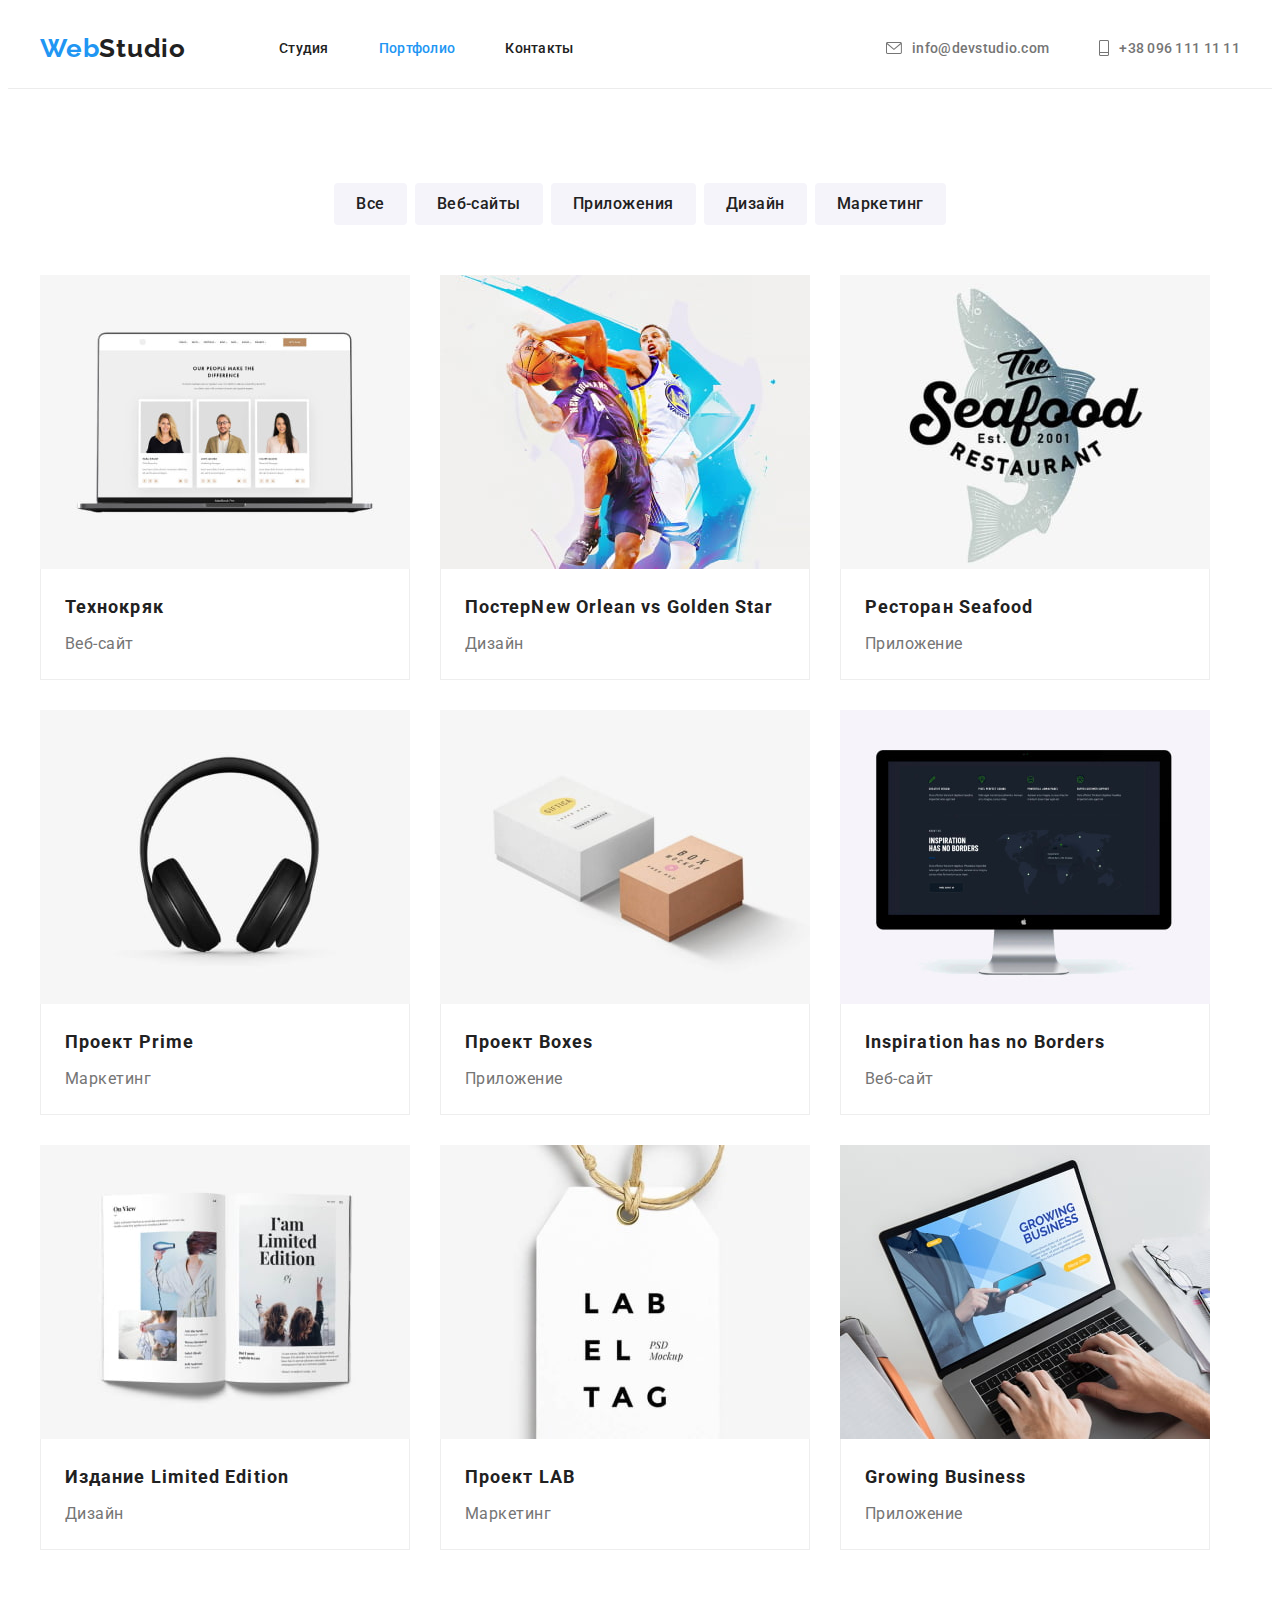
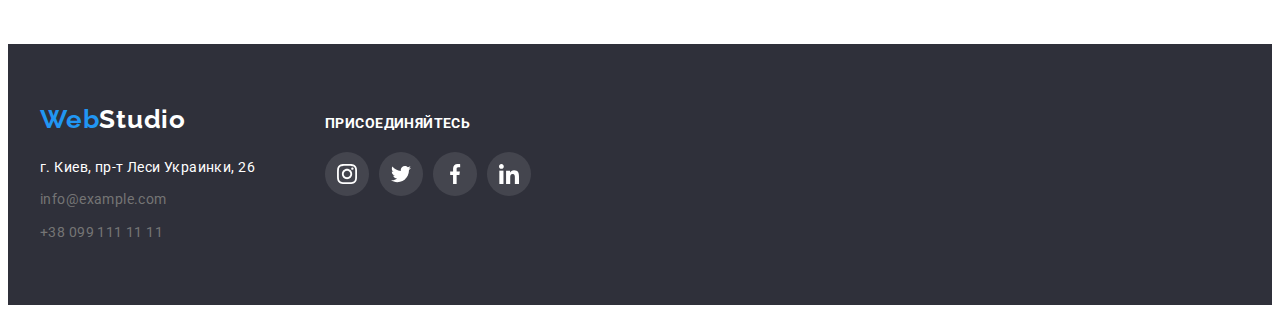
==== portfolio.html @ 0fb49378 "Initial commit" ====
<!DOCTYPE html>
<html lang="ru">
  <head>
    <meta charset="UTF-8" />
    <meta http-equiv="X-UA-Compatible" content="IE=edge" />
    <meta name="viewport" content="width=device-width, initial-scale=1.0" />
    <title>Portfolio</title>
    <!-- Fonts start -->
    <link rel="preconnect" href="https://fonts.googleapis.com" />
    <link rel="preconnect" href="https://fonts.gstatic.com" crossorigin />
    <link
      href="https://fonts.googleapis.com/css2?family=Raleway:wght@700&family=Roboto:wght@400;500;700;900&display=swap"
      rel="stylesheet"
    />
    <link
      rel="stylesheet"
      href="https://cdnjs.cloudflare.com/ajax/libs/modern-normalize/1.1.0/modern-normalize.min.css"
      integrity="sha512-wpPYUAdjBVSE4KJnH1VR1HeZfpl1ub8YT/NKx4PuQ5NmX2tKuGu6U/JRp5y+Y8XG2tV+wKQpNHVUX03MfMFn9Q=="
      crossorigin="anonymous"
      referrerpolicy="no-referrer"
    />
    <!-- Fonts end -->
    <link rel="stylesheet" href="./css/style.css" />
  </head>
  <body>
    <header class="header section">
      <div class="container">
        <nav class="header-nav">
          <a href="./index.html" class="header-logo link logo">
            Web<span class="logo-accent-main">Studio</span>
          </a>
          <ul class="header-list list">
            <li class="header-item">
              <a href="./index.html" class="header-link link">Студия</a>
            </li>
            <li class="header-item">
              <a href="./portfolio.html" class="header-link current link">Портфолио</a>
            </li>
            <li class="header-item">
              <a href="" class="header-link link">Контакты</a>
            </li>
          </ul>
        </nav>
        <ul class="contacts-list list">
          <li class="contacts-item">
            <a class="header-contacts link" href="mailto:info@devstudio.com">
              <svg class="main-contact-icon" width="16" height="12">
                <use href="./images/icons.svg#icon-mail"></use>
                </svg>
              info@devstudio.com</a>
          </li>
          <li class="contacts-item">
            <a class="header-contacts link" href="tel:+380961111111">
              <svg class="main-contact-icon" width="10" height="16">
                <use href="./images/icons.svg#icon-phone"></use>
                </svg>
              +38 096 111 11 11</a>
          </li>
        </ul>
      </div>
    </header>
    <main>
      <section class="navigation bgc">
        <div class="container">
          <h1 class="visually-hidden">Наши работы</h1>
          <ul class="navigation-list list">
            <li class="nav-item">
              <button type="button" class="button nav">Все</button>
            </li>
            <li class="nav-item">
              <button type="button" class="button nav">Веб-сайты</button>
            </li>
            <li class="nav-item">
              <button type="button" class="button nav">Приложения</button>
            </li>
            <li class="nav-item">
              <button type="button" class="button nav">Дизайн</button>
            </li>
            <li class="nav-item">
              <button type="button" class="button nav">Маркетинг</button>
            </li>
          </ul>

          <ul class="features-list list">
            <li class="features-item">
              <a href="" class="link">
                <img src="./images/about-1.jpg" alt="Технокряк" width="370" height="294" />
                <div class="link-text">
                  <h2 class="features-title">Технокряк</h2>
                  <p class="features-text">Веб-сайт</p>
                </div></a
              >
            </li>
            <li class="features-item">
              <a href="" class="link">
                <img src="./images/about-2.jpg" alt="Постер" width="370" height="294" />
                <div class="link-text">
                  <h2 class="features-title">
                    Постер<span lang="en">New Orlean vs Golden Star</span>
                  </h2>
                  <p class="features-text">Дизайн</p>
                </div></a
              >
            </li>
            <li class="features-item">
              <a href="" class="link">
                <img src="./images/about-3.jpg" alt="Ресторан" width="370" height="294" />
                <div class="link-text">
                  <h2 class="features-title">Ресторан <span lang="en">Seafood</span></h2>
                  <p class="features-text">Приложение</p>
                </div></a
              >
            </li>
            <li class="features-item">
              <a href="" class="link">
                <img src="./images/about-4.jpg" alt="Проект" width="370" height="294" />
                <div class="link-text">
                  <h2 class="features-title">Проект <span lang="en">Prime</span></h2>
                  <p class="features-text">Маркетинг</p>
                </div></a
              >
            </li>
            <li class="features-item">
              <a href="" class="link">
                <img src="./images/about-5.jpg" alt="Проект" width="370" height="294" />
                <div class="link-text">
                  <h2 class="features-title">Проект <span lang="en">Boxes</span></h2>
                  <p class="features-text">Приложение</p>
                </div></a
              >
            </li>
            <li class="features-item">
              <a href="" class="link">
                <img src="./images/about-6.jpg" alt="Веб-сайт" width="370" height="294" />
                <div class="link-text">
                  <h2 class="features-title" lang="en">Inspiration has no Borders</h2>
                  <p class="features-text">Веб-сайт</p>
                </div></a
              >
            </li>
            <li class="features-item">
              <a href="" class="link">
                <img src="./images/about-7.jpg" alt="Дизайн" width="370" height="294" />
                <div class="link-text">
                  <h2 class="features-title">Издание <span lang="en">Limited Edition</span></h2>
                  <p class="features-text">Дизайн</p>
                </div></a
              >
            </li>
            <li class="features-item">
              <a href="" class="link">
                <img src="./images/about-8.jpg" alt="Маркетинг" width="370" height="294" />
                <div class="link-text">
                  <h2 class="features-title">Проект <span lang="en">LAB</span></h2>
                  <p class="features-text">Маркетинг</p>
                </div></a
              >
            </li>
            <li class="features-item">
              <a href="" class="link">
                <img src="./images/about-9.jpg" alt="Приложение" width="370" height="294" />
                <div class="link-text">
                  <h2 class="features-title" lang="en">Growing Business</h2>
                  <p class="features-text">Приложение</p>
                </div></a
              >
            </li>
          </ul>
        </div>
      </section>
    </main>
    <footer class="footer">
      <div class="container">
        <div class="online">
          <a class="footer-logo link logo" href="./index.html" lang="en"
            >Web<span class="logo-accent">Studio</span></a
          >
          <address class="footer-address">
            <ul class="footer-list list">
              <li class="footer-item">
                <a
                  class="footer-text link"
                  href="https://goo.gl/maps/RJscWmazuHwLruKx6"
                  target="_blank"
                  rel="noopener noreferrer nofollow"
                  >г. Киев, пр-т Леси Украинки, 26</a
                >
              </li>
              <li class="footer-item">
                <a class="footer-link link" href="mailto:info@example.com">info@example.com</a>
              </li>
              <li class="footer-item">
                <a class="footer-link link" href="tel:+380991111111">+38 099 111 11 11</a>
              </li>
            </ul>
          </address>
        </div>
        <div class="footer-join">
          <p class="footer-title">присоединяйтесь</p>
          <ul class="join-list list">
              <li class="join-item">
                  <svg class="footer-soc-icon" width="20" height="20">
                      <use  href="./images/icons.svg#icon-instagram"></use>
                  </svg>
              </li>
              <li class="join-item">
                  <svg class="footer-soc-icon" width="20" height="20">
                      <use  href="./images/icons.svg#icon-twitter"></use>
                  </svg>
              </li>
              <li class="join-item">
                  <svg class="footer-soc-icon" width="20" height="20">
                      <use  href="./images/icons.svg#icon-facebook"></use>
                  </svg>
              </li>
              <li class="join-item">
                  <svg class="footer-soc-icon" width="20" height="20">
                      <use  href="./images/icons.svg#icon-linkedin"></use>
                  </svg>
              </li>
          </ul>
      </div>
        </div>
      </div>
    </footer>
  </body>
</html>
---- css/style.css ----
:root {
  --title-color: #212121;
  --main-color: #757575;
  --accent-color: #2196f3;
  --second-title-color: #ffffff;
  --background-color: #e5e5e5;
  --secondary-bgc: #f5f4fa;
  --third-bgc: #2f303a;
  --icon-color: #AFB1B8;
}
body {
  font-family: 'Roboto', sans-serif;
  color: var(--title-color);
  background-color: var(--second-title-color);
  font-size: 14px;
  letter-spacing: 0.03em;
}
p,
h1,
h2,
h3,
h4,
h5,
h6 {
  margin: 0;
}
address {
  font-style: normal;
}
section {
  padding-top: 94px;
  padding-bottom: 94px;
}
/*reset styles */
.link {
  text-decoration: none;
  color: inherit;
}
.list {
  list-style: none;
  padding: 0;
  margin: 0;
}
img {
  display: block;
  max-width: 100%;
  height: auto;
}
.button {
  font-family: 'Roboto';
  font-style: normal;
  font-weight: 500;
  font-size: 16px;
  line-height: calc(30 / 16);
  text-align: center;
  letter-spacing: 0.03em;
  color: var(--title-color);
  background-color: var(--secondary-bgc);
}
.button:hover,
.button:focus {
  color: var(--second-title-color);
  background-color: var(--accent-color);
}
button {
  cursor: pointer;
  border: none;
}
.bgc {
  color: var(--background-color);
}
.visually-hidden {
  position: absolute;
  white-space: nowrap;
  width: 1px;
  height: 1px;
  overflow: hidden;
  border: 0;
  padding: 0;
  clip: rect(0 0 0 0);
  clip-path: inset(50%);
  margin: -1px;
}
.container {
  width: 1200px;
  padding-right: 15px;
  padding-left: 15px;
  margin: 0 auto;
}
.logo {
  font-family: 'Raleway';
  font-weight: 700;
  font-size: 26px;
  line-height: calc(31 / 26);
  letter-spacing: 0.03em;
}

.title {
  font-weight: 700;
  font-size: 36px;
  line-height: 1.16;
  letter-spacing: 0.03em;
}
/* Header section*/
.header-list {
  display: flex;
}
.header-nav {
  display: flex;
  align-items: center;
}
.header .container {
  display: flex;
  align-items: center;
}
.contacts-list {
  margin-left: auto;
}
.header {
  border-bottom: 1px solid #ececec;
}
.header-item:not(:last-child) {
  margin-right: 50px;
}
.header-logo {
  margin-right: 93px;
  color: var(--accent-color);
}
.logo-accent-main {
  color: var(--title-color);
}
.header-link {
  padding-top: 32px;
  padding-bottom: 32px;
  display: block;
  font-weight: 500;
  font-size: 14px;
  line-height: calc(16 / 14);
  letter-spacing: 0.02em;
  color: var(--title-color);
}
.header-link:hover,
.header-link:focus {
  color: var(--accent-color);
}
.header-link.current {
  color: var(--accent-color);
}

.header-contacts {
  display: flex;
  align-items: center;
  font-weight: 500;
  font-size: 14px;
  line-height: calc(16 / 14);
  letter-spacing: 0.02em;
  color: var(--main-color);
}
.header-contacts:hover,
.header-contacts:focus {
  color: var(--accent-color);
}
.contacts-list {
  display: flex;
}
.contacts-item + .contacts-item {
  margin-left: 50px;
  display: flex;
}
.main-contact-icon {
  margin-right: 10px;
  fill: currentColor;
}
/* Hero section*/
.hero {
  background-color: var(--third-bgc);
  text-align: center;
  padding: 200px 0;
  background-image: linear-gradient(rgba(47, 48, 58, 0.4), rgba(47, 48, 58, 0.4)),
    url(../images/bg-image.jpg);
  background-repeat: no-repeat;
  background-position: center;
  background-size: cover;
  max-width: 1600px;
  height: 600px;
  margin: 0 auto;
}
.hero-title {
  margin: 0 auto;
  margin-bottom: 30px;
  font-weight: 900;
  width: 696px;
  max-width: 700;
  font-size: 44px;
  line-height: calc(60 / 44);
  letter-spacing: 0.06em;
  text-transform: uppercase;
  text-align: center;
  color: var(--second-title-color);
}
.hero-btn {
  padding: 10px 32px;
  border-radius: 4px;
  min-width: 200px;
  font-family: inherit;
  font-weight: 700;
  font-size: 16px;
  line-height: 1.88;
  border: none;
  letter-spacing: 0.06em;
  color: var(--second-title-color);
  background-color: var(--accent-color);
  transition: background-color 250ms cubic-bezier(0.4, 0, 0.2, 1) ,color 250ms cubic-bezier(0.4, 0, 0.2, 1) ;
}
.hero-btn:hover,
.hero-btn:focus {
  color: var(--second-title-color);
  background-color: #188ce8;
}
/* About */
.about-list {
  display: flex;
}
.about {
  padding-bottom: 0;
}
.about-item {
  flex-basis: 270px;
}
.about-pre-title {
  font-weight: 700;
  font-size: 14px;
  margin-bottom: 10px;
  line-height: calc(16 / 14);
  letter-spacing: 0.03em;
  text-transform: uppercase;
  color: var(--title-color);
}

.about-text {
  font-weight: 400;
  font-size: 14px;
  line-height: calc(24 / 14);
  letter-spacing: 0.03em;
  color: var(--main-color);
}
.about-item:not(:last-child) {
  margin-right: 30px;
}
.icon-box {
  display: flex;
  justify-content: center;
  align-items: center;
  width: 270px;
  height: 120px;
  background-color: var(--secondary-bgc);
  border-radius: 4px;
  margin-bottom: 30px;
}
.about-icon {
  width: 70px;
  height: 70px;
}

/* Gallery */
.gallery-list {
  display: flex;
  margin: 0;
}
.gallery-item:not(:last-child) {
  margin-right: 30px;
}
.gallery-title {
  font-weight: 700;
  font-size: 36px;
  line-height: calc(42 / 36);
  text-align: center;
  letter-spacing: 0.03em;
  color: var(--title-color);
  margin-bottom: 50px;
}
/* Masters */
.masters {
  background-color: var(--secondary-bgc);
}
.masters-list {
  display: flex;
  margin: 0;
}
.masters-item {
  width: 270px;
  background-color: var(--second-title-color);
  box-shadow: 0px 1px 3px rgba(0, 0, 0, 0.12), 0px 1px 1px rgba(0, 0, 0, 0.14),
    0px 2px 1px rgba(0, 0, 0, 0.2);
  border-radius: 0px 0px 4px 4px;
}
.masters-item:not(:last-child) {
  margin-right: 30px;
}
.masters-title {
  font-weight: 700;
  font-size: 36px;
  line-height: calc(42 / 36);
  text-align: center;
  letter-spacing: 0.03em;
  color: var(--title-color);
  margin-bottom: 50px;
}
.card-content {
  padding: 30px 0;
  text-align: center;
}
.masters-item-title {
  font-weight: 500;
  font-size: 16px;
  line-height: calc(19 / 16);
  text-align: center;
  letter-spacing: 0.03em;
  color: var(--title-color);
  margin-bottom: 10px;
}
.masters-item-text {
  font-weight: 400;
  font-size: 16px;
  line-height: calc(19 / 16);
  text-align: center;
  letter-spacing: 0.03em;
  color: var(--main-color);
  margin-bottom: 16px;
}
.masters-soc-list {
  display: flex;
  justify-content: center;
}

.masters-soc-item {
  width: 44px;
  height: 44px;
  margin-right: 10px;
}

.masters-soc-item:last-child {
  margin-right: 0;
}

.masters-soc-link {
  display: flex;
  align-items: center;
  justify-content: center;
  width: 44px;
  height: 44px;
  border-radius: 50%;
  color: var(--icon-color);
}

.masters-soc-icon {
  fill: currentColor;
}

.masters-soc-link:hover,
.masters-soc-link:focus {
  background-color: var(--accent-color);
  color: var(--second-title-color);
}
/* Navigation */
.features-list {
  display: flex;
  flex-wrap: wrap;
  margin-top: 0px;
  margin: 0;
}
.nav-item:not(:last-child) {
  margin-right: 8px;
}
.button.nav:hover,
.button.nav:focus {
  box-shadow: 0px 3px 1px rgba(0, 0, 0, 0.1), 0px 1px 2px rgba(0, 0, 0, 0.08),
    0px 2px 2px rgba(0, 0, 0, 0.12);
}
.navigation-list .button {
  padding: 6px 22px;
  border-radius: 4px;
  font-weight: 500;
}
.navigation-list {
  display: flex;
  justify-content: center;
  margin-top: 0px;
  margin-bottom: 50px;
}
.link-text {
  padding: 20px 24px;
  border: 1px solid #eeeeee;
  border-top: none;
}
.features-title {
  margin-bottom: 4px;
  font-weight: 700;
  font-size: 18px;
  line-height: 2;
  letter-spacing: 0.06em;
  color: var(--title-color);
}

.features-text {
  font-weight: 400;
  font-size: 16px;
  line-height: 1.88;
  letter-spacing: 0.03em;
  color: var(--main-color);
}
.features-item {
  background-color: var(--second-title-color);
  margin-right: 30px;
  margin-bottom: 30px;
  width: 370px;
}
.features-item:nth-child(3n) {
  margin-right: 0;
}
.features-item:nth-last-child(-n + 3) {
  margin-bottom: 0;
}
.features-item .link {
  display: block;
}

.features-item .link:hover,
.features-item .link:focus {
  box-shadow: 0px 1px 1px rgba(0, 0, 0, 0.12), 0px 4px 4px rgba(0, 0, 0, 0.06),
    1px 4px 6px rgba(0, 0, 0, 0.16);
}

/* Clients-title*/

.clients-title {
  text-align: center;
  margin-bottom: 50px;
  color: var(--title-color);
}

.clients-list {
  display: flex;
  justify-content: center;
  text-align: center;
}

.clients-item {
  width: 170px;
  height: 92px;
  margin-right: 30px;
}

.clients-item:last-child {
  margin-right: 0;
}

.clients-link {
  display: flex;
  justify-content: center;
  align-items: center;
  width: 100%;
  height: 100%;
  color: var(--icon-color);
  border: 1px solid #afb1b8;
  border-radius: 4px;
}

.clients-icon {
  fill: currentColor;
}

.clients-link:hover,
.clients-link:focus {
  color: var(--accent-color);
  border-color: var(--accent-color);
}

/* Footer */
.footer-address {
  margin-top: 20px;
}
.footer {
  background-color: var(--third-bgc);
  padding-top: 60px;
  padding-bottom: 60px;
}
.footer-list {
  margin: 0;
}
.footer-logo {
  color: var(--accent-color);
}
.logo-accent {
  color: var(--second-title-color);
}
.footer-item {
  font-style: normal;
}
.footer-item:not(:last-child) {
  margin-bottom: 9px;
}
.footer-text {
  margin-bottom: 9px;
  font-weight: 400;
  font-size: 14px;
  line-height: calc(24 / 14);
  letter-spacing: 0.03em;
  color: var(--second-title-color);
}
.footer-link {
  font-weight: 400;
  font-size: 14px;
  line-height: 1.71;
  letter-spacing: 0.03em;
  color: var(--main-color);
  margin-bottom: 9px;
}
.footer-link:hover,
.footer-link:focus {
  color: var(--accent-color);
}
.footer-title {
  font-size: 14px;
  font-weight: 700;
  line-height: 1.14;
  letter-spacing: 0.03em;
  text-transform: uppercase;
  color: var(--second-title-color);
}

.join-list {
  display: flex;
}
.footer-join {
  margin-left: 70px;
}

.footer-title {
  margin-bottom: 20px;
}
.join-item {
  display: flex;
  justify-content: center;
  align-items: center;
  width: 44px;
  height: 44px;
  background: rgba(255, 255, 255, 0.1);
  border-radius: 50%;
  margin-right: 10px;
  color: var(--second-title-color);
}

.join-item:last-child {
  margin-right: 0;
}

.footer-soc-icon {
  fill: currentColor;
}

.join-item:hover,
.join-item:focus {
  background-color: var(--accent-color);
}
/* .container.footer-navigation {
  display: flex;
} */
.footer .container {
  display: flex;
  align-items: baseline;
}
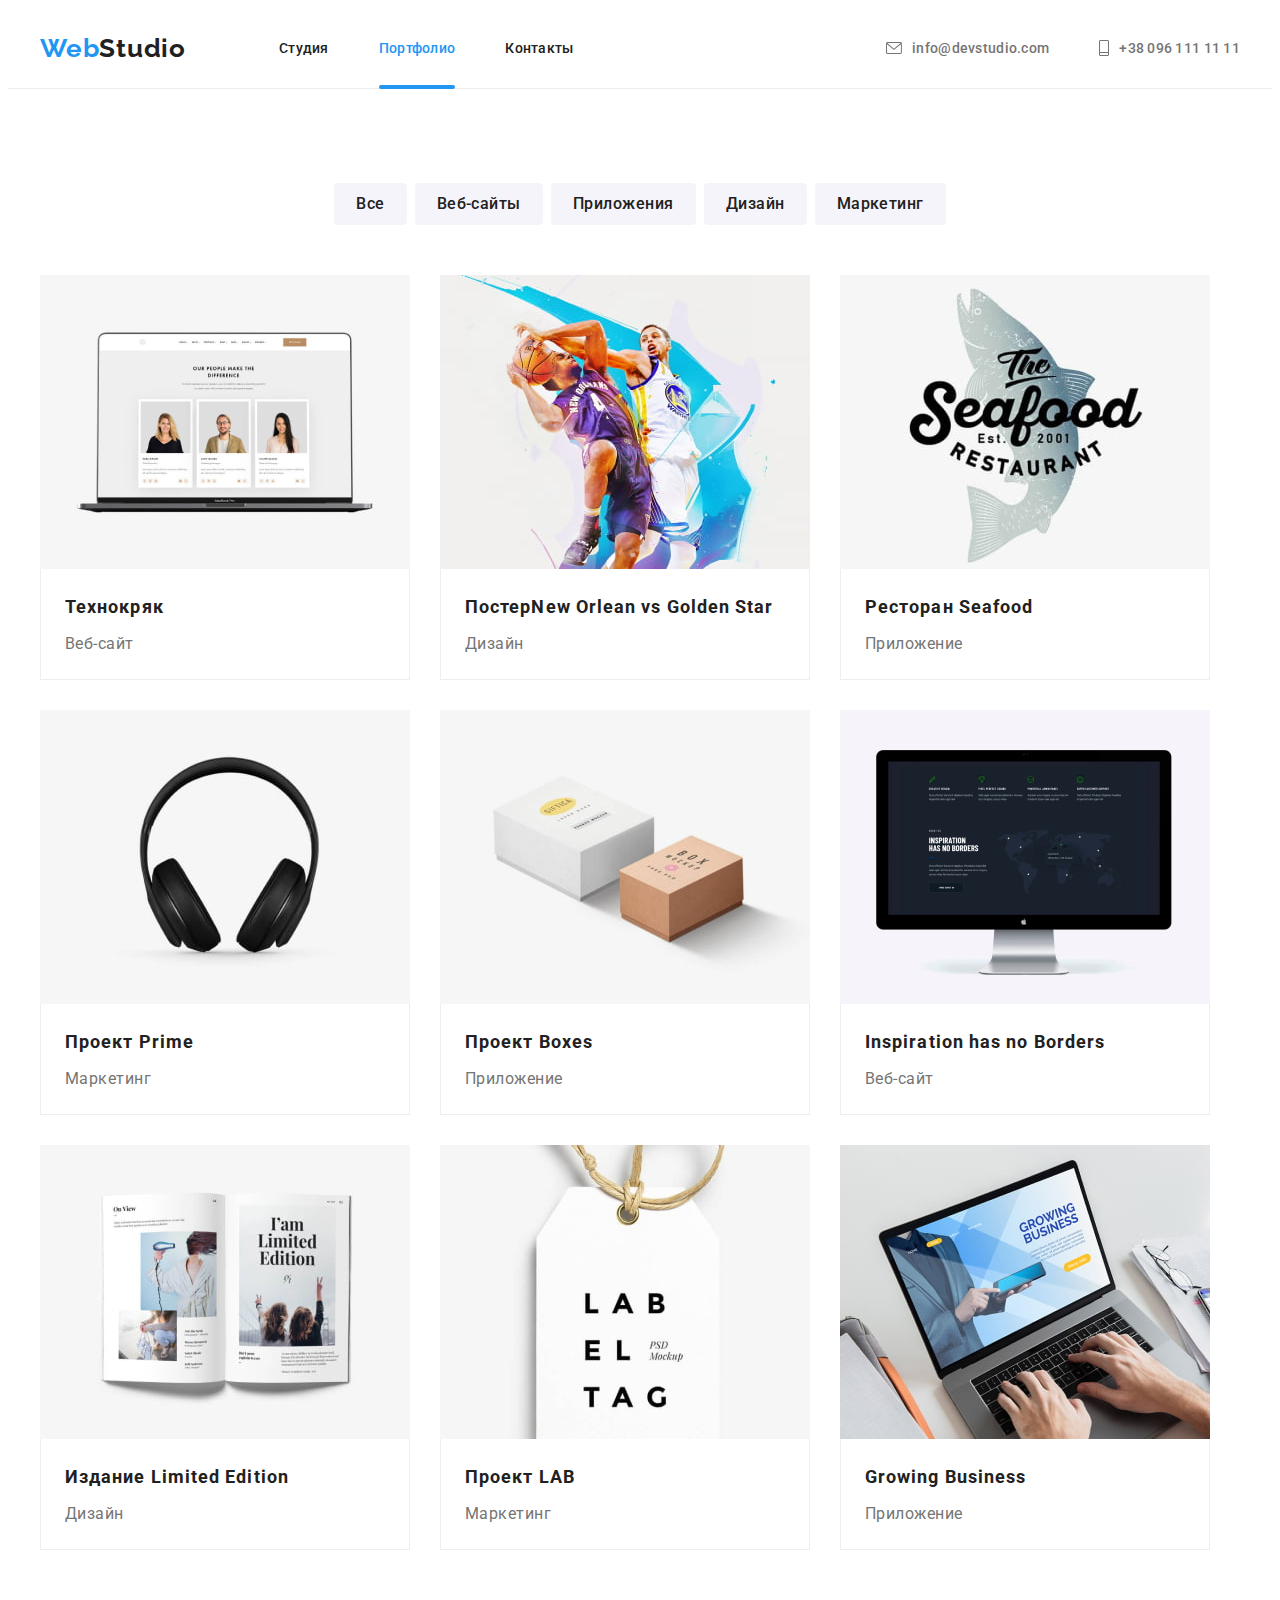
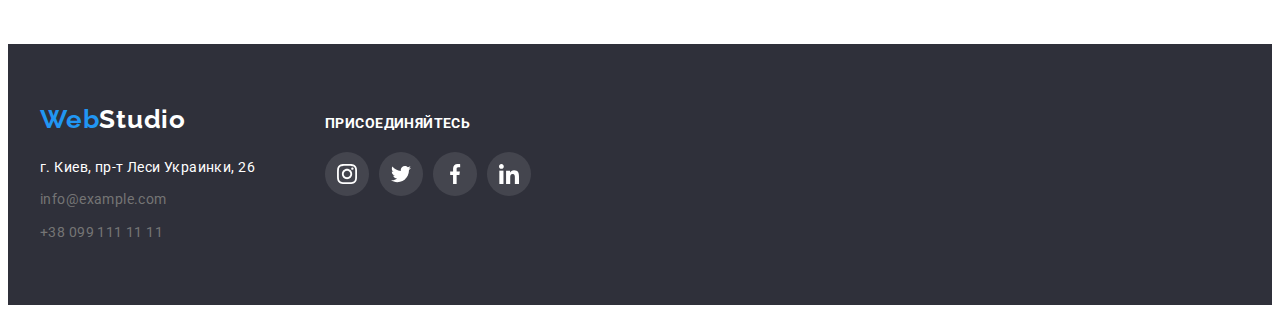
==== commit 193eb5b8: "hw-05" ====
--- a/portfolio.html
+++ b/portfolio.html
@@ -46,15 +46,17 @@
             <a class="header-contacts link" href="mailto:info@devstudio.com">
               <svg class="main-contact-icon" width="16" height="12">
                 <use href="./images/icons.svg#icon-mail"></use>
-                </svg>
-              info@devstudio.com</a>
+              </svg>
+              info@devstudio.com</a
+            >
           </li>
           <li class="contacts-item">
             <a class="header-contacts link" href="tel:+380961111111">
               <svg class="main-contact-icon" width="10" height="16">
                 <use href="./images/icons.svg#icon-phone"></use>
-                </svg>
-              +38 096 111 11 11</a>
+              </svg>
+              +38 096 111 11 11</a
+            >
           </li>
         </ul>
       </div>
@@ -83,87 +85,150 @@
 
           <ul class="features-list list">
             <li class="features-item">
-              <a href="" class="link">
-                <img src="./images/about-1.jpg" alt="Технокряк" width="370" height="294" />
-                <div class="link-text">
-                  <h2 class="features-title">Технокряк</h2>
-                  <p class="features-text">Веб-сайт</p>
-                </div></a
-              >
-            </li>
-            <li class="features-item">
-              <a href="" class="link">
-                <img src="./images/about-2.jpg" alt="Постер" width="370" height="294" />
-                <div class="link-text">
-                  <h2 class="features-title">
-                    Постер<span lang="en">New Orlean vs Golden Star</span>
-                  </h2>
-                  <p class="features-text">Дизайн</p>
-                </div></a
-              >
-            </li>
-            <li class="features-item">
-              <a href="" class="link">
-                <img src="./images/about-3.jpg" alt="Ресторан" width="370" height="294" />
-                <div class="link-text">
-                  <h2 class="features-title">Ресторан <span lang="en">Seafood</span></h2>
-                  <p class="features-text">Приложение</p>
-                </div></a
-              >
-            </li>
-            <li class="features-item">
-              <a href="" class="link">
-                <img src="./images/about-4.jpg" alt="Проект" width="370" height="294" />
-                <div class="link-text">
-                  <h2 class="features-title">Проект <span lang="en">Prime</span></h2>
-                  <p class="features-text">Маркетинг</p>
-                </div></a
-              >
-            </li>
-            <li class="features-item">
-              <a href="" class="link">
-                <img src="./images/about-5.jpg" alt="Проект" width="370" height="294" />
-                <div class="link-text">
-                  <h2 class="features-title">Проект <span lang="en">Boxes</span></h2>
-                  <p class="features-text">Приложение</p>
-                </div></a
-              >
-            </li>
-            <li class="features-item">
-              <a href="" class="link">
-                <img src="./images/about-6.jpg" alt="Веб-сайт" width="370" height="294" />
-                <div class="link-text">
-                  <h2 class="features-title" lang="en">Inspiration has no Borders</h2>
-                  <p class="features-text">Веб-сайт</p>
-                </div></a
-              >
-            </li>
-            <li class="features-item">
-              <a href="" class="link">
-                <img src="./images/about-7.jpg" alt="Дизайн" width="370" height="294" />
-                <div class="link-text">
-                  <h2 class="features-title">Издание <span lang="en">Limited Edition</span></h2>
-                  <p class="features-text">Дизайн</p>
-                </div></a
-              >
-            </li>
-            <li class="features-item">
-              <a href="" class="link">
-                <img src="./images/about-8.jpg" alt="Маркетинг" width="370" height="294" />
-                <div class="link-text">
-                  <h2 class="features-title">Проект <span lang="en">LAB</span></h2>
-                  <p class="features-text">Маркетинг</p>
-                </div></a
-              >
-            </li>
-            <li class="features-item">
-              <a href="" class="link">
-                <img src="./images/about-9.jpg" alt="Приложение" width="370" height="294" />
-                <div class="link-text">
-                  <h2 class="features-title" lang="en">Growing Business</h2>
-                  <p class="features-text">Приложение</p>
-                </div></a
-              >
+                <a href="" class="features-wrap link">
+                  <div class="features-top-wrap">
+                    <img src="./images/about-1.jpg" alt="Технокряк" width="370" height="294" />
+                    <p class="features-top-text">
+                      Ресурс предлагает комплексные предложения с разным уровнем функционала и
+                      сервисов. Все это позволит посетителю получить исчерпывающие сведения о
+                      компании или частном лице.
+                    </p>
+                  </div>
+                  <div class="link-text">
+                    <h2 class="features-title">Технокряк</h2>
+                    <p class="features-text">Веб-сайт</p>
+                  </div>
+              </a>
+            </li>
+            <li class="features-item">
+                <a href="" class="features-wrap link">
+                  <div class="features-top-wrap">
+                    <img src="./images/about-2.jpg" alt="Постер" width="370" height="294" />
+                    <p class="features-top-text">
+                      Ресурс предлагает комплексные предложения с разным уровнем функционала и
+                      сервисов. Все это позволит посетителю получить исчерпывающие сведения о
+                      компании или частном лице.
+                    </p>
+                  </div>
+                  <div class="link-text">
+                    <h2 class="features-title">
+                      Постер<span lang="en">New Orlean vs Golden Star</span>
+                    </h2>
+                    <p class="features-text">Дизайн</p>
+                  </div>
+              </a>
+            </li>
+            <li class="features-item">
+                <a href="" class="features-wrap link">
+                  <div class="features-top-wrap">
+                    <img src="./images/about-3.jpg" alt="Ресторан" width="370" height="294" />
+                    <p class="features-top-text">
+                      Ресурс предлагает комплексные предложения с разным уровнем функционала и
+                      сервисов. Все это позволит посетителю получить исчерпывающие сведения о
+                      компании или частном лице.
+                    </p>
+                  </div>
+                  <div class="link-text">
+                    <h2 class="features-title">Ресторан <span lang="en">Seafood</span></h2>
+                    <p class="features-text">Приложение</p>
+                  </div>
+              </a>
+            </li>
+            <li class="features-item">
+                <a href="" class="features-wrap link">
+                  <div class="features-top-wrap">
+                    <img src="./images/about-4.jpg" alt="Проект" width="370" height="294" />
+                    <p class="features-top-text">
+                      Ресурс предлагает комплексные предложения с разным уровнем функционала и
+                      сервисов. Все это позволит посетителю получить исчерпывающие сведения о
+                      компании или частном лице.
+                    </p>
+                  </div>
+                  <div class="link-text">
+                    <h2 class="features-title">Проект <span lang="en">Prime</span></h2>
+                    <p class="features-text">Маркетинг</p>
+                  </div>
+              </a>
+            </li>
+            <li class="features-item">
+                <a href="" class="features-wrap link">
+                  <div class="features-top-wrap">
+                    <img src="./images/about-5.jpg" alt="Проект" width="370" height="294" />
+                    <p class="features-top-text">
+                      Ресурс предлагает комплексные предложения с разным уровнем функционала и
+                      сервисов. Все это позволит посетителю получить исчерпывающие сведения о
+                      компании или частном лице.
+                    </p>
+                  </div>
+                  <div class="link-text">
+                    <h2 class="features-title">Проект <span lang="en">Boxes</span></h2>
+                    <p class="features-text">Приложение</p>
+                  </div>
+                </a>
+            </li>
+            <li class="features-item">
+                <a href="" class="features-wrap link">
+                  <div class="features-top-wrap">
+                    <img src="./images/about-6.jpg" alt="Веб-сайт" width="370" height="294" />
+                    <p class="features-top-text">
+                      Ресурс предлагает комплексные предложения с разным уровнем функционала и
+                      сервисов. Все это позволит посетителю получить исчерпывающие сведения о
+                      компании или частном лице.
+                    </p>
+                  </div>
+                  <div class="link-text">
+                    <h2 class="features-title" lang="en">Inspiration has no Borders</h2>
+                    <p class="features-text">Веб-сайт</p>
+                  </div>
+                </a>
+            </li>
+            <li class="features-item">
+                <a href="" class="features-wrap link">
+                  <div class="features-top-wrap">
+                    <img src="./images/about-7.jpg" alt="Дизайн" width="370" height="294" />
+                    <p class="features-top-text">
+                      Ресурс предлагает комплексные предложения с разным уровнем функционала и
+                      сервисов. Все это позволит посетителю получить исчерпывающие сведения о
+                      компании или частном лице.
+                    </p>
+                  </div>
+                  <div class="link-text">
+                    <h2 class="features-title">Издание <span lang="en">Limited Edition</span></h2>
+                    <p class="features-text">Дизайн</p>
+                  </div>
+                </a>
+            </li>
+            <li class="features-item">
+                <a href="" class="features-wrap link">
+                  <div class="features-top-wrap">
+                    <img src="./images/about-8.jpg" alt="Маркетинг" width="370" height="294" />
+                    <p class="features-top-text">
+                      Ресурс предлагает комплексные предложения с разным уровнем функционала и
+                      сервисов. Все это позволит посетителю получить исчерпывающие сведения о
+                      компании или частном лице.
+                    </p>
+                  </div>
+                  <div class="link-text">
+                    <h2 class="features-title">Проект <span lang="en">LAB</span></h2>
+                    <p class="features-text">Маркетинг</p>
+                  </div>
+                </a>
+            </li>
+            <li class="features-item">
+                <a href="" class="features-wrap link">
+                  <div class="features-top-wrap">
+                    <img src="./images/about-9.jpg" alt="Приложение" width="370" height="294" />
+                    <p class="features-top-text">
+                      Ресурс предлагает комплексные предложения с разным уровнем функционала и
+                      сервисов. Все это позволит посетителю получить исчерпывающие сведения о
+                      компании или частном лице.
+                    </p>
+                  </div>
+                  <div class="link-text">
+                    <h2 class="features-title" lang="en">Growing Business</h2>
+                    <p class="features-text">Приложение</p>
+                  </div>
+                </a>
             </li>
           </ul>
         </div>
@@ -198,28 +263,27 @@
         <div class="footer-join">
           <p class="footer-title">присоединяйтесь</p>
           <ul class="join-list list">
-              <li class="join-item">
-                  <svg class="footer-soc-icon" width="20" height="20">
-                      <use  href="./images/icons.svg#icon-instagram"></use>
-                  </svg>
-              </li>
-              <li class="join-item">
-                  <svg class="footer-soc-icon" width="20" height="20">
-                      <use  href="./images/icons.svg#icon-twitter"></use>
-                  </svg>
-              </li>
-              <li class="join-item">
-                  <svg class="footer-soc-icon" width="20" height="20">
-                      <use  href="./images/icons.svg#icon-facebook"></use>
-                  </svg>
-              </li>
-              <li class="join-item">
-                  <svg class="footer-soc-icon" width="20" height="20">
-                      <use  href="./images/icons.svg#icon-linkedin"></use>
-                  </svg>
-              </li>
-          </ul>
-      </div>
+            <li class="join-item">
+              <svg class="footer-soc-icon" width="20" height="20">
+                <use href="./images/icons.svg#icon-instagram"></use>
+              </svg>
+            </li>
+            <li class="join-item">
+              <svg class="footer-soc-icon" width="20" height="20">
+                <use href="./images/icons.svg#icon-twitter"></use>
+              </svg>
+            </li>
+            <li class="join-item">
+              <svg class="footer-soc-icon" width="20" height="20">
+                <use href="./images/icons.svg#icon-facebook"></use>
+              </svg>
+            </li>
+            <li class="join-item">
+              <svg class="footer-soc-icon" width="20" height="20">
+                <use href="./images/icons.svg#icon-linkedin"></use>
+              </svg>
+            </li>
+          </ul>
         </div>
       </div>
     </footer>
--- a/css/style.css
+++ b/css/style.css
@@ -130,6 +130,7 @@
   color: var(--title-color);
 }
 .header-link {
+  position: relative;
   padding-top: 32px;
   padding-bottom: 32px;
   display: block;
@@ -147,6 +148,18 @@
   color: var(--accent-color);
 }
 
+.header-link.current:after {
+  content: '';
+  bottom: -1px;
+  display: block;
+  width: 100%;
+  height: 4px;
+  position: absolute;
+
+  background: #2196F3;
+  border-radius: 2px;
+}
+
 .header-contacts {
   display: flex;
   align-items: center;
@@ -155,6 +168,7 @@
   line-height: calc(16 / 14);
   letter-spacing: 0.02em;
   color: var(--main-color);
+  transition: color 250ms cubic-bezier(0.4, 0, 0.2, 1) ;
 }
 .header-contacts:hover,
 .header-contacts:focus {
@@ -270,6 +284,10 @@
 .gallery-item:not(:last-child) {
   margin-right: 30px;
 }
+.gallery-item {
+  position: relative;
+}
+
 .gallery-title {
   font-weight: 700;
   font-size: 36px;
@@ -278,6 +296,23 @@
   letter-spacing: 0.03em;
   color: var(--title-color);
   margin-bottom: 50px;
+}
+.gallery-top-text {
+  display: flex;
+  justify-content: center;
+  align-items: center;
+position: absolute;
+bottom: 0;
+
+width: 100%;
+height: 70px;
+font-weight: 700;
+line-height: 1.14;
+text-align: center;
+text-transform: uppercase;
+
+color:var(--second-title-color);
+background-color: rgba(47, 48, 58, 0.8);;
 }
 /* Masters */
 .masters {
@@ -430,6 +465,38 @@
   box-shadow: 0px 1px 1px rgba(0, 0, 0, 0.12), 0px 4px 4px rgba(0, 0, 0, 0.06),
     1px 4px 6px rgba(0, 0, 0, 0.16);
 }
+.features-top-wrap {
+  position: relative;
+  overflow: hidden;
+}
+
+.features-top-text {
+  position:absolute;
+  top: 0;
+
+padding: 63px 24px;
+height: 100%;
+font-weight: 400;
+font-size: 18px;
+line-height: 1.56;
+
+color: var(--second-title-color);
+background-color: rgba(33, 150, 243, 0.9);
+transform: translateY(100%);
+transition: transform 250ms cubic-bezier(0.4, 0, 0.2, 1);
+}
+
+.features-item:hover .features-top-text {
+  transform: translateY(0);
+}
+
+.features-wrap {
+  display: block;
+}
+
+.features-wrap:focus .features-top-text {
+  transform: translateY(0);
+}
 
 /* Clients-title*/
 
@@ -563,10 +630,63 @@
 .join-item:focus {
   background-color: var(--accent-color);
 }
-/* .container.footer-navigation {
-  display: flex;
-} */
+
 .footer .container {
   display: flex;
   align-items: baseline;
 }
+.backdrop {
+  position: fixed;
+  top: 0;
+  left:0;
+  width: 100%;
+  height: 100%;
+  background: rgba(0, 0, 0, 0.2);
+
+  transition: opacity 250ms linear, visibility 250ms linear;
+}
+
+.backdrop.is-hidden .modal{
+  transform: translate(-50%, -50%) scale(2);
+}
+
+.modal {
+  position: absolute;
+  top: 50%;
+  left:50%;
+  transform: translate(-50%, -50%) scale(1);
+  transition: transform 250ms linear;
+
+  width: 528px;
+  height: 581px;
+  background-color: var(--second-title-color);
+  box-shadow: 0px 1px 3px rgba(0, 0, 0, 0.12), 0px 1px 1px rgba(0, 0, 0, 0.14), 0px 2px 1px rgba(0, 0, 0, 0.2);
+border-radius: 4px;
+}
+
+.modal-button {
+display: flex;
+align-items: center;
+justify-content: center;
+
+position: absolute;
+right: 8px;
+top: 8px;
+width: 30px;
+height: 30px;
+
+color:#000000;
+background: #FFFFFF;
+border: 1px solid rgba(0, 0, 0, 0.1);
+border-radius: 50%;
+}
+
+.modal-soc-icon {
+  fill: currentColor;
+}
+
+.is-hidden {
+  opacity: 0;
+  visibility: hidden;
+  pointer-events: none;
+}
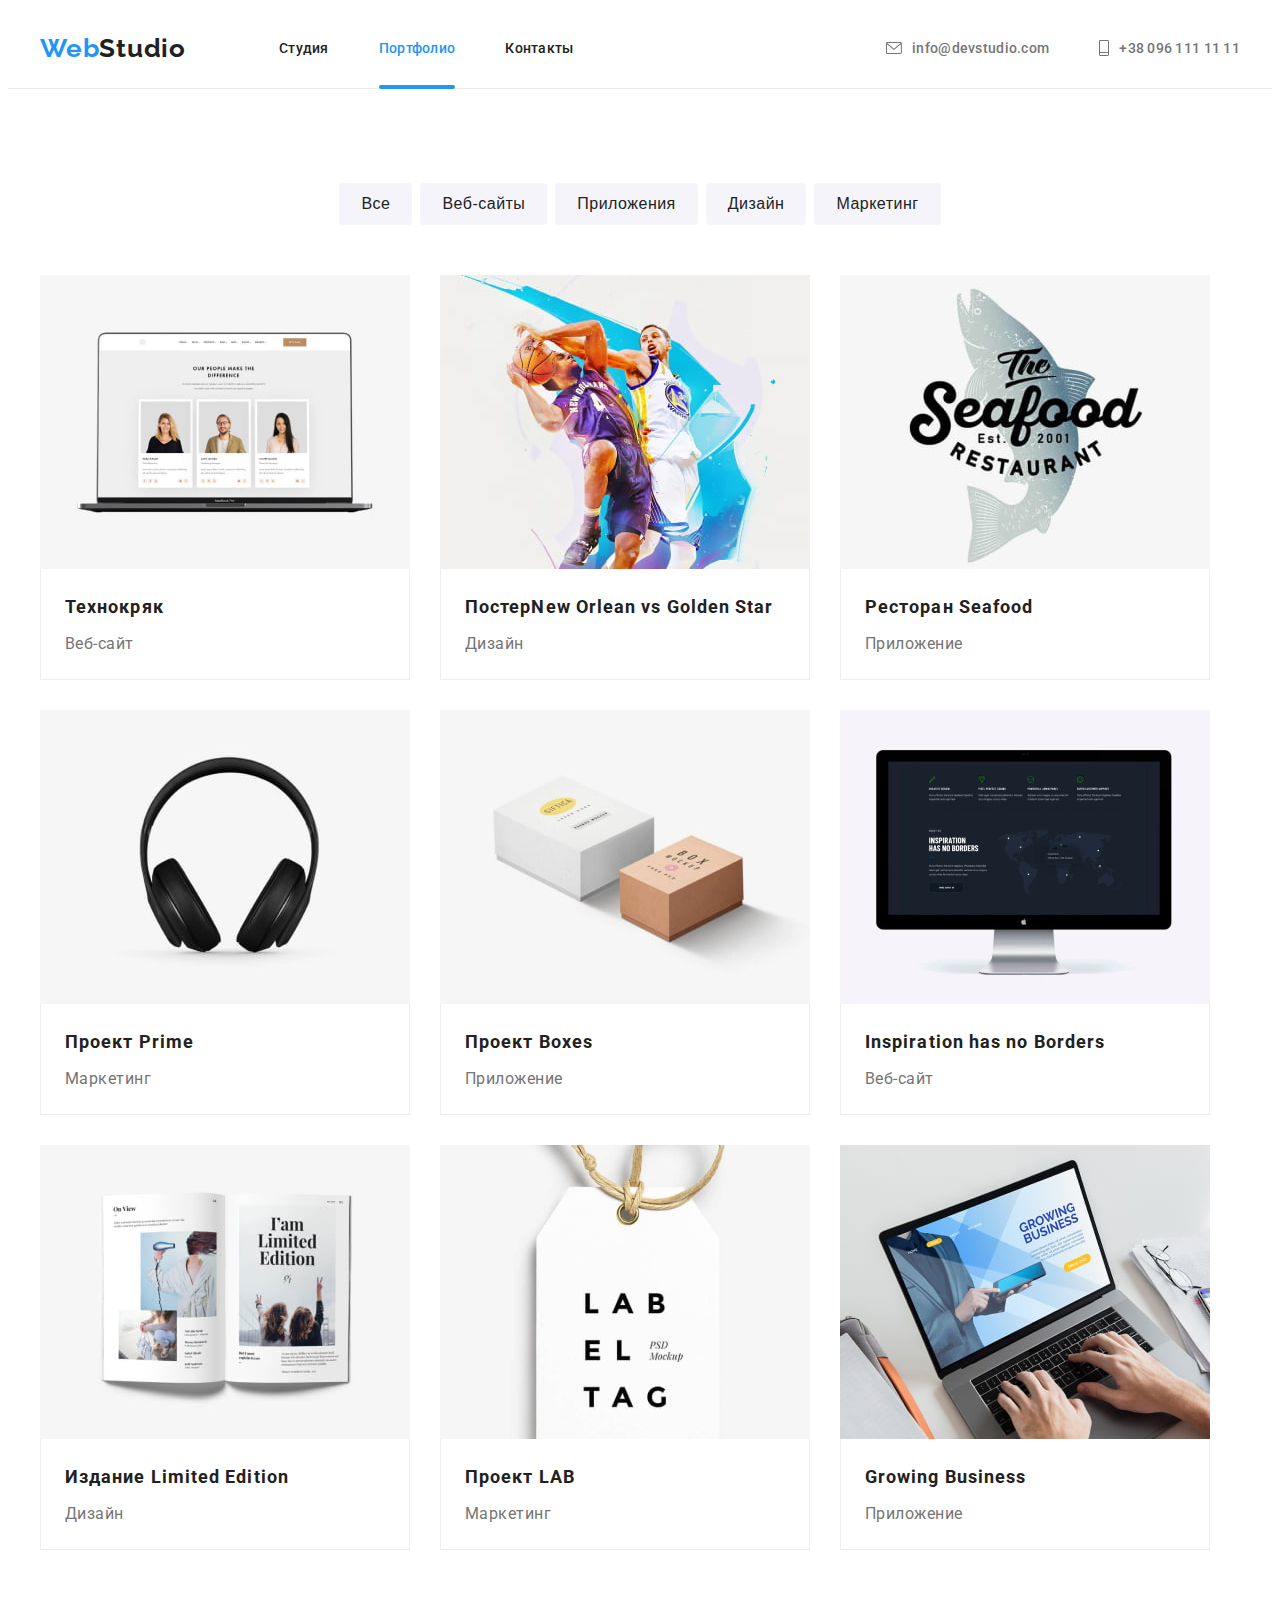
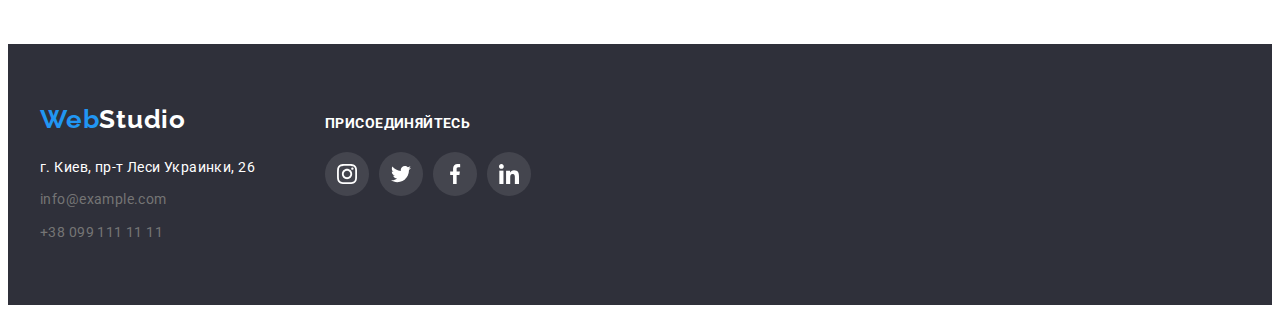
==== commit 973bb408: "fixed" ====
--- a/portfolio.html
+++ b/portfolio.html
@@ -264,24 +264,32 @@
           <p class="footer-title">присоединяйтесь</p>
           <ul class="join-list list">
             <li class="join-item">
-              <svg class="footer-soc-icon" width="20" height="20">
-                <use href="./images/icons.svg#icon-instagram"></use>
-              </svg>
-            </li>
-            <li class="join-item">
-              <svg class="footer-soc-icon" width="20" height="20">
-                <use href="./images/icons.svg#icon-twitter"></use>
-              </svg>
-            </li>
-            <li class="join-item">
-              <svg class="footer-soc-icon" width="20" height="20">
-                <use href="./images/icons.svg#icon-facebook"></use>
-              </svg>
-            </li>
-            <li class="join-item">
-              <svg class="footer-soc-icon" width="20" height="20">
-                <use href="./images/icons.svg#icon-linkedin"></use>
-              </svg>
+              <a href="" class="footer-soc-link link">
+                <svg class="footer-soc-icon" width="20" height="20">
+                  <use href="./images/icons.svg#icon-instagram"></use>
+                </svg>
+                </a>
+              </li>
+              <li class="join-item">
+                <a href="" class="footer-soc-link link">
+                <svg class="footer-soc-icon" width="20" height="20">
+                  <use href="./images/icons.svg#icon-twitter"></use>
+                </svg>
+                </a>
+              </li>
+              <li class="join-item">
+                <a href="" class="footer-soc-link link">
+                <svg class="footer-soc-icon" width="20" height="20">
+                  <use href="./images/icons.svg#icon-facebook"></use>
+                </svg>
+                </a>
+              </li>
+              <li class="join-item">
+                <a href="" class="footer-soc-link link">
+                <svg class="footer-soc-icon" width="20" height="20">
+                  <use href="./images/icons.svg#icon-linkedin"></use>
+                </svg>
+                </a>
             </li>
           </ul>
         </div>
--- a/css/style.css
+++ b/css/style.css
@@ -6,7 +6,7 @@
   --background-color: #e5e5e5;
   --secondary-bgc: #f5f4fa;
   --third-bgc: #2f303a;
-  --icon-color: #AFB1B8;
+  --icon-color: #afb1b8;
 }
 body {
   font-family: 'Roboto', sans-serif;
@@ -47,8 +47,6 @@
   height: auto;
 }
 .button {
-  font-family: 'Roboto';
-  font-style: normal;
   font-weight: 500;
   font-size: 16px;
   line-height: calc(30 / 16);
@@ -56,6 +54,7 @@
   letter-spacing: 0.03em;
   color: var(--title-color);
   background-color: var(--secondary-bgc);
+  transition: color 250ms, box-shadow 250ms, background-color 250ms cubic-bezier(0.4, 0, 0.2, 1);
 }
 .button:hover,
 .button:focus {
@@ -139,6 +138,7 @@
   line-height: calc(16 / 14);
   letter-spacing: 0.02em;
   color: var(--title-color);
+  transition: color 250ms cubic-bezier(0.4, 0, 0.2, 1);
 }
 .header-link:hover,
 .header-link:focus {
@@ -156,7 +156,7 @@
   height: 4px;
   position: absolute;
 
-  background: #2196F3;
+  background: #2196f3;
   border-radius: 2px;
 }
 
@@ -168,7 +168,7 @@
   line-height: calc(16 / 14);
   letter-spacing: 0.02em;
   color: var(--main-color);
-  transition: color 250ms cubic-bezier(0.4, 0, 0.2, 1) ;
+  transition: color 250ms cubic-bezier(0.4, 0, 0.2, 1);
 }
 .header-contacts:hover,
 .header-contacts:focus {
@@ -224,7 +224,8 @@
   letter-spacing: 0.06em;
   color: var(--second-title-color);
   background-color: var(--accent-color);
-  transition: background-color 250ms cubic-bezier(0.4, 0, 0.2, 1) ,color 250ms cubic-bezier(0.4, 0, 0.2, 1) ;
+  transition: background-color 250ms cubic-bezier(0.4, 0, 0.2, 1),
+    color 250ms cubic-bezier(0.4, 0, 0.2, 1);
 }
 .hero-btn:hover,
 .hero-btn:focus {
@@ -301,18 +302,18 @@
   display: flex;
   justify-content: center;
   align-items: center;
-position: absolute;
-bottom: 0;
-
-width: 100%;
-height: 70px;
-font-weight: 700;
-line-height: 1.14;
-text-align: center;
-text-transform: uppercase;
-
-color:var(--second-title-color);
-background-color: rgba(47, 48, 58, 0.8);;
+  position: absolute;
+  bottom: 0;
+
+  width: 100%;
+  height: 70px;
+  font-weight: 700;
+  line-height: 1.14;
+  text-align: center;
+  text-transform: uppercase;
+
+  color: var(--second-title-color);
+  background-color: rgba(47, 48, 58, 0.8);
 }
 /* Masters */
 .masters {
@@ -386,17 +387,17 @@
   height: 44px;
   border-radius: 50%;
   color: var(--icon-color);
-}
-
-.masters-soc-icon {
-  fill: currentColor;
-}
-
+  transition: color 250ms, background-color 250ms cubic-bezier(0.4, 0, 0.2, 1);
+}
 .masters-soc-link:hover,
 .masters-soc-link:focus {
   background-color: var(--accent-color);
   color: var(--second-title-color);
 }
+.masters-soc-icon {
+  fill: currentColor;
+}
+
 /* Navigation */
 .features-list {
   display: flex;
@@ -415,7 +416,6 @@
 .navigation-list .button {
   padding: 6px 22px;
   border-radius: 4px;
-  font-weight: 500;
 }
 .navigation-list {
   display: flex;
@@ -456,12 +456,12 @@
 .features-item:nth-last-child(-n + 3) {
   margin-bottom: 0;
 }
-.features-item .link {
+.features-wrap {
   display: block;
 }
 
-.features-item .link:hover,
-.features-item .link:focus {
+.features-wrap:hover,
+.features-wrap:focus {
   box-shadow: 0px 1px 1px rgba(0, 0, 0, 0.12), 0px 4px 4px rgba(0, 0, 0, 0.06),
     1px 4px 6px rgba(0, 0, 0, 0.16);
 }
@@ -471,31 +471,27 @@
 }
 
 .features-top-text {
-  position:absolute;
+  position: absolute;
   top: 0;
 
-padding: 63px 24px;
-height: 100%;
-font-weight: 400;
-font-size: 18px;
-line-height: 1.56;
-
-color: var(--second-title-color);
-background-color: rgba(33, 150, 243, 0.9);
-transform: translateY(100%);
-transition: transform 250ms cubic-bezier(0.4, 0, 0.2, 1);
-}
-
-.features-item:hover .features-top-text {
+  padding: 63px 24px;
+  height: 101%;
+  font-weight: 400;
+  font-size: 18px;
+  line-height: 1.56;
+
+  color: var(--second-title-color);
+  background-color: rgba(33, 150, 243, 0.9);
+  transform: translateY(100%);
+  transition: transform 250ms cubic-bezier(0.4, 0, 0.2, 1);
+}
+.features-wrap:hover .features-top-text,
+.features-wrap:focus .features-top-text {
   transform: translateY(0);
 }
 
 .features-wrap {
   display: block;
-}
-
-.features-wrap:focus .features-top-text {
-  transform: translateY(0);
 }
 
 /* Clients-title*/
@@ -531,6 +527,7 @@
   color: var(--icon-color);
   border: 1px solid #afb1b8;
   border-radius: 4px;
+  transition: color 250ms cubic-bezier(0.4, 0, 0.2, 1);
 }
 
 .clients-icon {
@@ -582,6 +579,7 @@
   letter-spacing: 0.03em;
   color: var(--main-color);
   margin-bottom: 9px;
+  transition: color 250ms, background-color 250ms cubic-bezier(0.4, 0, 0.2, 1);
 }
 .footer-link:hover,
 .footer-link:focus {
@@ -606,7 +604,7 @@
 .footer-title {
   margin-bottom: 20px;
 }
-.join-item {
+.footer-soc-link {
   display: flex;
   justify-content: center;
   align-items: center;
@@ -616,18 +614,15 @@
   border-radius: 50%;
   margin-right: 10px;
   color: var(--second-title-color);
-}
-
-.join-item:last-child {
-  margin-right: 0;
+  transition: color 250ms, background-color 250ms cubic-bezier(0.4, 0, 0.2, 1);
 }
 
 .footer-soc-icon {
   fill: currentColor;
 }
 
-.join-item:hover,
-.join-item:focus {
+.footer-soc-link:hover,
+.footer-soc-link:focus {
   background-color: var(--accent-color);
 }
 
@@ -638,7 +633,7 @@
 .backdrop {
   position: fixed;
   top: 0;
-  left:0;
+  left: 0;
   width: 100%;
   height: 100%;
   background: rgba(0, 0, 0, 0.2);
@@ -646,39 +641,40 @@
   transition: opacity 250ms linear, visibility 250ms linear;
 }
 
-.backdrop.is-hidden .modal{
+.backdrop.is-hidden .modal {
   transform: translate(-50%, -50%) scale(2);
 }
 
 .modal {
   position: absolute;
   top: 50%;
-  left:50%;
+  left: 50%;
   transform: translate(-50%, -50%) scale(1);
   transition: transform 250ms linear;
 
   width: 528px;
   height: 581px;
   background-color: var(--second-title-color);
-  box-shadow: 0px 1px 3px rgba(0, 0, 0, 0.12), 0px 1px 1px rgba(0, 0, 0, 0.14), 0px 2px 1px rgba(0, 0, 0, 0.2);
-border-radius: 4px;
+  box-shadow: 0px 1px 3px rgba(0, 0, 0, 0.12), 0px 1px 1px rgba(0, 0, 0, 0.14),
+    0px 2px 1px rgba(0, 0, 0, 0.2);
+  border-radius: 4px;
 }
 
 .modal-button {
-display: flex;
-align-items: center;
-justify-content: center;
-
-position: absolute;
-right: 8px;
-top: 8px;
-width: 30px;
-height: 30px;
-
-color:#000000;
-background: #FFFFFF;
-border: 1px solid rgba(0, 0, 0, 0.1);
-border-radius: 50%;
+  display: flex;
+  align-items: center;
+  justify-content: center;
+
+  position: absolute;
+  right: 8px;
+  top: 8px;
+  width: 30px;
+  height: 30px;
+
+  color: #000000;
+  background: #ffffff;
+  border: 1px solid rgba(0, 0, 0, 0.1);
+  border-radius: 50%;
 }
 
 .modal-soc-icon {
